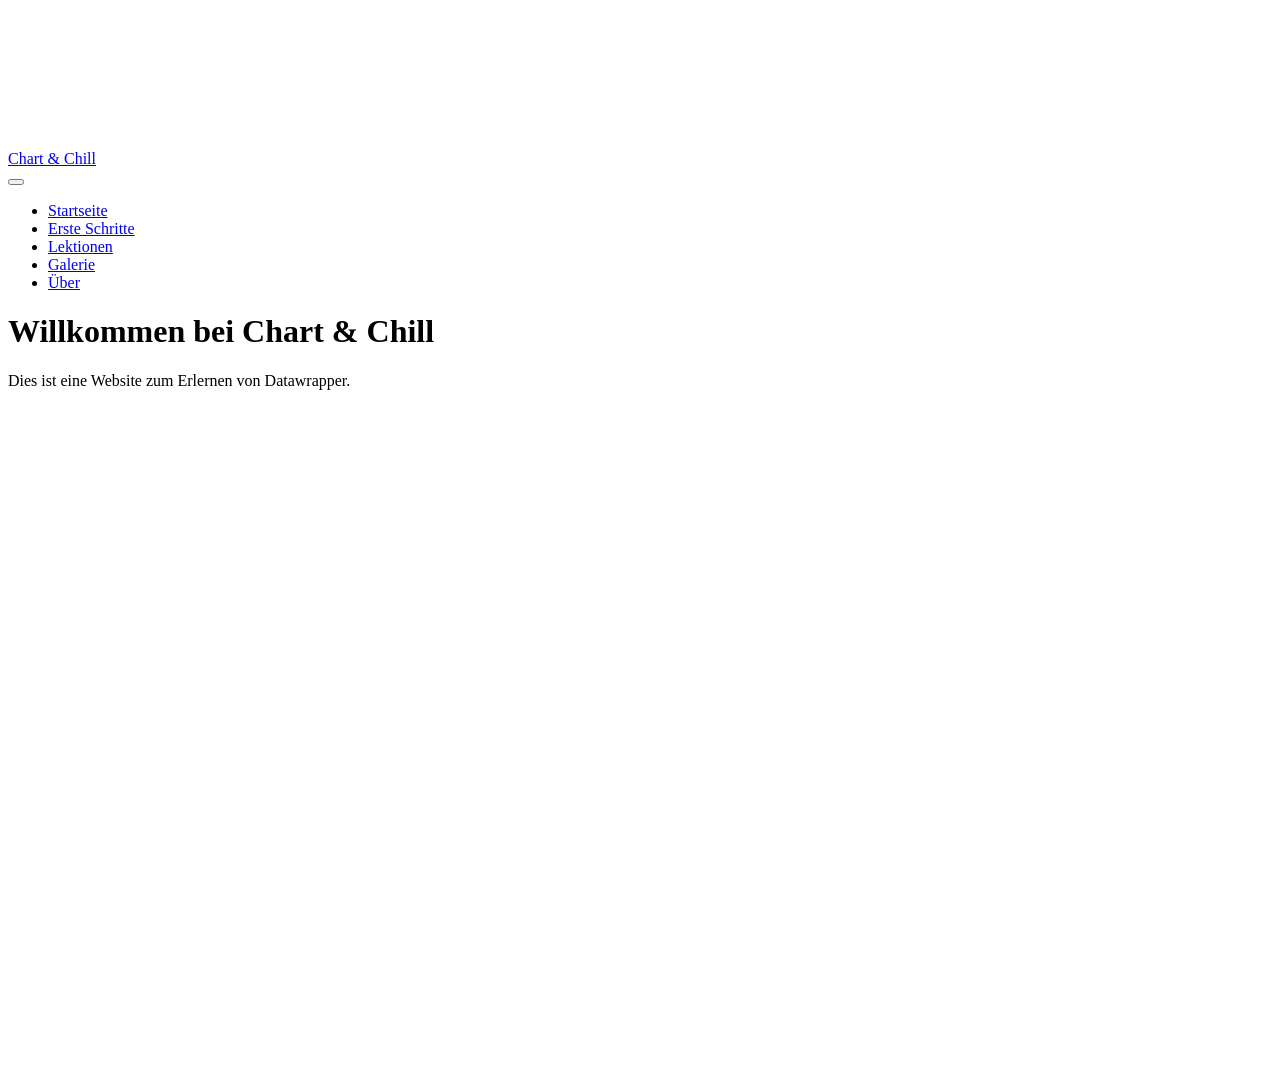
==== docs/index.html @ 82d12e2d "initial commit" ====
<!DOCTYPE html>
<html xmlns="http://www.w3.org/1999/xhtml" lang="en" xml:lang="en"><head>

<meta charset="utf-8">
<meta name="generator" content="quarto-1.7.31">

<meta name="viewport" content="width=device-width, initial-scale=1.0, user-scalable=yes">


<title>Willkommen bei Chart &amp; Chill – Chart &amp; Chill</title>
<style>
code{white-space: pre-wrap;}
span.smallcaps{font-variant: small-caps;}
div.columns{display: flex; gap: min(4vw, 1.5em);}
div.column{flex: auto; overflow-x: auto;}
div.hanging-indent{margin-left: 1.5em; text-indent: -1.5em;}
ul.task-list{list-style: none;}
ul.task-list li input[type="checkbox"] {
  width: 0.8em;
  margin: 0 0.8em 0.2em -1em; /* quarto-specific, see https://github.com/quarto-dev/quarto-cli/issues/4556 */ 
  vertical-align: middle;
}
</style>


<script src="site_libs/quarto-nav/quarto-nav.js"></script>
<script src="site_libs/quarto-nav/headroom.min.js"></script>
<script src="site_libs/clipboard/clipboard.min.js"></script>
<script src="site_libs/quarto-search/autocomplete.umd.js"></script>
<script src="site_libs/quarto-search/fuse.min.js"></script>
<script src="site_libs/quarto-search/quarto-search.js"></script>
<meta name="quarto:offset" content="./">
<script src="site_libs/quarto-html/quarto.js" type="module"></script>
<script src="site_libs/quarto-html/tabsets/tabsets.js" type="module"></script>
<script src="site_libs/quarto-html/popper.min.js"></script>
<script src="site_libs/quarto-html/tippy.umd.min.js"></script>
<script src="site_libs/quarto-html/anchor.min.js"></script>
<link href="site_libs/quarto-html/tippy.css" rel="stylesheet">
<link href="site_libs/quarto-html/quarto-syntax-highlighting-e1a5c8363afafaef2c763b6775fbf3ca.css" rel="stylesheet" id="quarto-text-highlighting-styles">
<script src="site_libs/bootstrap/bootstrap.min.js"></script>
<link href="site_libs/bootstrap/bootstrap-icons.css" rel="stylesheet">
<link href="site_libs/bootstrap/bootstrap-c1fac2584b48ed01fb6e278e36375074.min.css" rel="stylesheet" append-hash="true" id="quarto-bootstrap" data-mode="light">
<script id="quarto-search-options" type="application/json">{
  "location": "navbar",
  "copy-button": false,
  "collapse-after": 3,
  "panel-placement": "end",
  "type": "overlay",
  "limit": 50,
  "keyboard-shortcut": [
    "f",
    "/",
    "s"
  ],
  "show-item-context": false,
  "language": {
    "search-no-results-text": "No results",
    "search-matching-documents-text": "matching documents",
    "search-copy-link-title": "Copy link to search",
    "search-hide-matches-text": "Hide additional matches",
    "search-more-match-text": "more match in this document",
    "search-more-matches-text": "more matches in this document",
    "search-clear-button-title": "Clear",
    "search-text-placeholder": "",
    "search-detached-cancel-button-title": "Cancel",
    "search-submit-button-title": "Submit",
    "search-label": "Search"
  }
}</script>


<link rel="stylesheet" href="styles.css">
</head>

<body class="nav-fixed quarto-light">

<div id="quarto-search-results"></div>
  <header id="quarto-header" class="headroom fixed-top">
    <nav class="navbar navbar-expand-lg " data-bs-theme="dark">
      <div class="navbar-container container-fluid">
      <div class="navbar-brand-container mx-auto">
    <a class="navbar-brand" href="./index.html">
    <span class="navbar-title">Chart &amp; Chill</span>
    </a>
  </div>
            <div id="quarto-search" class="" title="Search"></div>
          <button class="navbar-toggler" type="button" data-bs-toggle="collapse" data-bs-target="#navbarCollapse" aria-controls="navbarCollapse" role="menu" aria-expanded="false" aria-label="Toggle navigation" onclick="if (window.quartoToggleHeadroom) { window.quartoToggleHeadroom(); }">
  <span class="navbar-toggler-icon"></span>
</button>
          <div class="collapse navbar-collapse" id="navbarCollapse">
            <ul class="navbar-nav navbar-nav-scroll me-auto">
  <li class="nav-item">
    <a class="nav-link active" href="./index.html" aria-current="page"> 
<span class="menu-text">Startseite</span></a>
  </li>  
  <li class="nav-item">
    <a class="nav-link" href="./erste-schritte.html"> 
<span class="menu-text">Erste Schritte</span></a>
  </li>  
  <li class="nav-item">
    <a class="nav-link" href="./lektionen.html"> 
<span class="menu-text">Lektionen</span></a>
  </li>  
  <li class="nav-item">
    <a class="nav-link" href="./galerie.html"> 
<span class="menu-text">Galerie</span></a>
  </li>  
  <li class="nav-item">
    <a class="nav-link" href="./ueber.html"> 
<span class="menu-text">Über</span></a>
  </li>  
</ul>
          </div> <!-- /navcollapse -->
            <div class="quarto-navbar-tools">
</div>
      </div> <!-- /container-fluid -->
    </nav>
</header>
<!-- content -->
<div id="quarto-content" class="quarto-container page-columns page-rows-contents page-layout-article page-navbar">
<!-- sidebar -->
<!-- margin-sidebar -->
    <div id="quarto-margin-sidebar" class="sidebar margin-sidebar zindex-bottom">
        
    </div>
<!-- main -->
<main class="content" id="quarto-document-content">

<header id="title-block-header" class="quarto-title-block default">
<div class="quarto-title">
<h1 class="title">Willkommen bei Chart &amp; Chill</h1>
</div>



<div class="quarto-title-meta">

    
  
    
  </div>
  


</header>


<p>Dies ist eine Website zum Erlernen von Datawrapper.</p>



</main> <!-- /main -->
<script id="quarto-html-after-body" type="application/javascript">
  window.document.addEventListener("DOMContentLoaded", function (event) {
    const icon = "";
    const anchorJS = new window.AnchorJS();
    anchorJS.options = {
      placement: 'right',
      icon: icon
    };
    anchorJS.add('.anchored');
    const isCodeAnnotation = (el) => {
      for (const clz of el.classList) {
        if (clz.startsWith('code-annotation-')) {                     
          return true;
        }
      }
      return false;
    }
    const onCopySuccess = function(e) {
      // button target
      const button = e.trigger;
      // don't keep focus
      button.blur();
      // flash "checked"
      button.classList.add('code-copy-button-checked');
      var currentTitle = button.getAttribute("title");
      button.setAttribute("title", "Copied!");
      let tooltip;
      if (window.bootstrap) {
        button.setAttribute("data-bs-toggle", "tooltip");
        button.setAttribute("data-bs-placement", "left");
        button.setAttribute("data-bs-title", "Copied!");
        tooltip = new bootstrap.Tooltip(button, 
          { trigger: "manual", 
            customClass: "code-copy-button-tooltip",
            offset: [0, -8]});
        tooltip.show();    
      }
      setTimeout(function() {
        if (tooltip) {
          tooltip.hide();
          button.removeAttribute("data-bs-title");
          button.removeAttribute("data-bs-toggle");
          button.removeAttribute("data-bs-placement");
        }
        button.setAttribute("title", currentTitle);
        button.classList.remove('code-copy-button-checked');
      }, 1000);
      // clear code selection
      e.clearSelection();
    }
    const getTextToCopy = function(trigger) {
        const codeEl = trigger.previousElementSibling.cloneNode(true);
        for (const childEl of codeEl.children) {
          if (isCodeAnnotation(childEl)) {
            childEl.remove();
          }
        }
        return codeEl.innerText;
    }
    const clipboard = new window.ClipboardJS('.code-copy-button:not([data-in-quarto-modal])', {
      text: getTextToCopy
    });
    clipboard.on('success', onCopySuccess);
    if (window.document.getElementById('quarto-embedded-source-code-modal')) {
      const clipboardModal = new window.ClipboardJS('.code-copy-button[data-in-quarto-modal]', {
        text: getTextToCopy,
        container: window.document.getElementById('quarto-embedded-source-code-modal')
      });
      clipboardModal.on('success', onCopySuccess);
    }
      var localhostRegex = new RegExp(/^(?:http|https):\/\/localhost\:?[0-9]*\//);
      var mailtoRegex = new RegExp(/^mailto:/);
        var filterRegex = new RegExp('/' + window.location.host + '/');
      var isInternal = (href) => {
          return filterRegex.test(href) || localhostRegex.test(href) || mailtoRegex.test(href);
      }
      // Inspect non-navigation links and adorn them if external
     var links = window.document.querySelectorAll('a[href]:not(.nav-link):not(.navbar-brand):not(.toc-action):not(.sidebar-link):not(.sidebar-item-toggle):not(.pagination-link):not(.no-external):not([aria-hidden]):not(.dropdown-item):not(.quarto-navigation-tool):not(.about-link)');
      for (var i=0; i<links.length; i++) {
        const link = links[i];
        if (!isInternal(link.href)) {
          // undo the damage that might have been done by quarto-nav.js in the case of
          // links that we want to consider external
          if (link.dataset.originalHref !== undefined) {
            link.href = link.dataset.originalHref;
          }
        }
      }
    function tippyHover(el, contentFn, onTriggerFn, onUntriggerFn) {
      const config = {
        allowHTML: true,
        maxWidth: 500,
        delay: 100,
        arrow: false,
        appendTo: function(el) {
            return el.parentElement;
        },
        interactive: true,
        interactiveBorder: 10,
        theme: 'quarto',
        placement: 'bottom-start',
      };
      if (contentFn) {
        config.content = contentFn;
      }
      if (onTriggerFn) {
        config.onTrigger = onTriggerFn;
      }
      if (onUntriggerFn) {
        config.onUntrigger = onUntriggerFn;
      }
      window.tippy(el, config); 
    }
    const noterefs = window.document.querySelectorAll('a[role="doc-noteref"]');
    for (var i=0; i<noterefs.length; i++) {
      const ref = noterefs[i];
      tippyHover(ref, function() {
        // use id or data attribute instead here
        let href = ref.getAttribute('data-footnote-href') || ref.getAttribute('href');
        try { href = new URL(href).hash; } catch {}
        const id = href.replace(/^#\/?/, "");
        const note = window.document.getElementById(id);
        if (note) {
          return note.innerHTML;
        } else {
          return "";
        }
      });
    }
    const xrefs = window.document.querySelectorAll('a.quarto-xref');
    const processXRef = (id, note) => {
      // Strip column container classes
      const stripColumnClz = (el) => {
        el.classList.remove("page-full", "page-columns");
        if (el.children) {
          for (const child of el.children) {
            stripColumnClz(child);
          }
        }
      }
      stripColumnClz(note)
      if (id === null || id.startsWith('sec-')) {
        // Special case sections, only their first couple elements
        const container = document.createElement("div");
        if (note.children && note.children.length > 2) {
          container.appendChild(note.children[0].cloneNode(true));
          for (let i = 1; i < note.children.length; i++) {
            const child = note.children[i];
            if (child.tagName === "P" && child.innerText === "") {
              continue;
            } else {
              container.appendChild(child.cloneNode(true));
              break;
            }
          }
          if (window.Quarto?.typesetMath) {
            window.Quarto.typesetMath(container);
          }
          return container.innerHTML
        } else {
          if (window.Quarto?.typesetMath) {
            window.Quarto.typesetMath(note);
          }
          return note.innerHTML;
        }
      } else {
        // Remove any anchor links if they are present
        const anchorLink = note.querySelector('a.anchorjs-link');
        if (anchorLink) {
          anchorLink.remove();
        }
        if (window.Quarto?.typesetMath) {
          window.Quarto.typesetMath(note);
        }
        if (note.classList.contains("callout")) {
          return note.outerHTML;
        } else {
          return note.innerHTML;
        }
      }
    }
    for (var i=0; i<xrefs.length; i++) {
      const xref = xrefs[i];
      tippyHover(xref, undefined, function(instance) {
        instance.disable();
        let url = xref.getAttribute('href');
        let hash = undefined; 
        if (url.startsWith('#')) {
          hash = url;
        } else {
          try { hash = new URL(url).hash; } catch {}
        }
        if (hash) {
          const id = hash.replace(/^#\/?/, "");
          const note = window.document.getElementById(id);
          if (note !== null) {
            try {
              const html = processXRef(id, note.cloneNode(true));
              instance.setContent(html);
            } finally {
              instance.enable();
              instance.show();
            }
          } else {
            // See if we can fetch this
            fetch(url.split('#')[0])
            .then(res => res.text())
            .then(html => {
              const parser = new DOMParser();
              const htmlDoc = parser.parseFromString(html, "text/html");
              const note = htmlDoc.getElementById(id);
              if (note !== null) {
                const html = processXRef(id, note);
                instance.setContent(html);
              } 
            }).finally(() => {
              instance.enable();
              instance.show();
            });
          }
        } else {
          // See if we can fetch a full url (with no hash to target)
          // This is a special case and we should probably do some content thinning / targeting
          fetch(url)
          .then(res => res.text())
          .then(html => {
            const parser = new DOMParser();
            const htmlDoc = parser.parseFromString(html, "text/html");
            const note = htmlDoc.querySelector('main.content');
            if (note !== null) {
              // This should only happen for chapter cross references
              // (since there is no id in the URL)
              // remove the first header
              if (note.children.length > 0 && note.children[0].tagName === "HEADER") {
                note.children[0].remove();
              }
              const html = processXRef(null, note);
              instance.setContent(html);
            } 
          }).finally(() => {
            instance.enable();
            instance.show();
          });
        }
      }, function(instance) {
      });
    }
        let selectedAnnoteEl;
        const selectorForAnnotation = ( cell, annotation) => {
          let cellAttr = 'data-code-cell="' + cell + '"';
          let lineAttr = 'data-code-annotation="' +  annotation + '"';
          const selector = 'span[' + cellAttr + '][' + lineAttr + ']';
          return selector;
        }
        const selectCodeLines = (annoteEl) => {
          const doc = window.document;
          const targetCell = annoteEl.getAttribute("data-target-cell");
          const targetAnnotation = annoteEl.getAttribute("data-target-annotation");
          const annoteSpan = window.document.querySelector(selectorForAnnotation(targetCell, targetAnnotation));
          const lines = annoteSpan.getAttribute("data-code-lines").split(",");
          const lineIds = lines.map((line) => {
            return targetCell + "-" + line;
          })
          let top = null;
          let height = null;
          let parent = null;
          if (lineIds.length > 0) {
              //compute the position of the single el (top and bottom and make a div)
              const el = window.document.getElementById(lineIds[0]);
              top = el.offsetTop;
              height = el.offsetHeight;
              parent = el.parentElement.parentElement;
            if (lineIds.length > 1) {
              const lastEl = window.document.getElementById(lineIds[lineIds.length - 1]);
              const bottom = lastEl.offsetTop + lastEl.offsetHeight;
              height = bottom - top;
            }
            if (top !== null && height !== null && parent !== null) {
              // cook up a div (if necessary) and position it 
              let div = window.document.getElementById("code-annotation-line-highlight");
              if (div === null) {
                div = window.document.createElement("div");
                div.setAttribute("id", "code-annotation-line-highlight");
                div.style.position = 'absolute';
                parent.appendChild(div);
              }
              div.style.top = top - 2 + "px";
              div.style.height = height + 4 + "px";
              div.style.left = 0;
              let gutterDiv = window.document.getElementById("code-annotation-line-highlight-gutter");
              if (gutterDiv === null) {
                gutterDiv = window.document.createElement("div");
                gutterDiv.setAttribute("id", "code-annotation-line-highlight-gutter");
                gutterDiv.style.position = 'absolute';
                const codeCell = window.document.getElementById(targetCell);
                const gutter = codeCell.querySelector('.code-annotation-gutter');
                gutter.appendChild(gutterDiv);
              }
              gutterDiv.style.top = top - 2 + "px";
              gutterDiv.style.height = height + 4 + "px";
            }
            selectedAnnoteEl = annoteEl;
          }
        };
        const unselectCodeLines = () => {
          const elementsIds = ["code-annotation-line-highlight", "code-annotation-line-highlight-gutter"];
          elementsIds.forEach((elId) => {
            const div = window.document.getElementById(elId);
            if (div) {
              div.remove();
            }
          });
          selectedAnnoteEl = undefined;
        };
          // Handle positioning of the toggle
      window.addEventListener(
        "resize",
        throttle(() => {
          elRect = undefined;
          if (selectedAnnoteEl) {
            selectCodeLines(selectedAnnoteEl);
          }
        }, 10)
      );
      function throttle(fn, ms) {
      let throttle = false;
      let timer;
        return (...args) => {
          if(!throttle) { // first call gets through
              fn.apply(this, args);
              throttle = true;
          } else { // all the others get throttled
              if(timer) clearTimeout(timer); // cancel #2
              timer = setTimeout(() => {
                fn.apply(this, args);
                timer = throttle = false;
              }, ms);
          }
        };
      }
        // Attach click handler to the DT
        const annoteDls = window.document.querySelectorAll('dt[data-target-cell]');
        for (const annoteDlNode of annoteDls) {
          annoteDlNode.addEventListener('click', (event) => {
            const clickedEl = event.target;
            if (clickedEl !== selectedAnnoteEl) {
              unselectCodeLines();
              const activeEl = window.document.querySelector('dt[data-target-cell].code-annotation-active');
              if (activeEl) {
                activeEl.classList.remove('code-annotation-active');
              }
              selectCodeLines(clickedEl);
              clickedEl.classList.add('code-annotation-active');
            } else {
              // Unselect the line
              unselectCodeLines();
              clickedEl.classList.remove('code-annotation-active');
            }
          });
        }
    const findCites = (el) => {
      const parentEl = el.parentElement;
      if (parentEl) {
        const cites = parentEl.dataset.cites;
        if (cites) {
          return {
            el,
            cites: cites.split(' ')
          };
        } else {
          return findCites(el.parentElement)
        }
      } else {
        return undefined;
      }
    };
    var bibliorefs = window.document.querySelectorAll('a[role="doc-biblioref"]');
    for (var i=0; i<bibliorefs.length; i++) {
      const ref = bibliorefs[i];
      const citeInfo = findCites(ref);
      if (citeInfo) {
        tippyHover(citeInfo.el, function() {
          var popup = window.document.createElement('div');
          citeInfo.cites.forEach(function(cite) {
            var citeDiv = window.document.createElement('div');
            citeDiv.classList.add('hanging-indent');
            citeDiv.classList.add('csl-entry');
            var biblioDiv = window.document.getElementById('ref-' + cite);
            if (biblioDiv) {
              citeDiv.innerHTML = biblioDiv.innerHTML;
            }
            popup.appendChild(citeDiv);
          });
          return popup.innerHTML;
        });
      }
    }
  });
  </script>
</div> <!-- /content -->




</body></html>
---- docs/site_libs/quarto-html/tippy.css ----
.tippy-box[data-animation=fade][data-state=hidden]{opacity:0}[data-tippy-root]{max-width:calc(100vw - 10px)}.tippy-box{position:relative;background-color:#333;color:#fff;border-radius:4px;font-size:14px;line-height:1.4;white-space:normal;outline:0;transition-property:transform,visibility,opacity}.tippy-box[data-placement^=top]>.tippy-arrow{bottom:0}.tippy-box[data-placement^=top]>.tippy-arrow:before{bottom:-7px;left:0;border-width:8px 8px 0;border-top-color:initial;transform-origin:center top}.tippy-box[data-placement^=bottom]>.tippy-arrow{top:0}.tippy-box[data-placement^=bottom]>.tippy-arrow:before{top:-7px;left:0;border-width:0 8px 8px;border-bottom-color:initial;transform-origin:center bottom}.tippy-box[data-placement^=left]>.tippy-arrow{right:0}.tippy-box[data-placement^=left]>.tippy-arrow:before{border-width:8px 0 8px 8px;border-left-color:initial;right:-7px;transform-origin:center left}.tippy-box[data-placement^=right]>.tippy-arrow{left:0}.tippy-box[data-placement^=right]>.tippy-arrow:before{left:-7px;border-width:8px 8px 8px 0;border-right-color:initial;transform-origin:center right}.tippy-box[data-inertia][data-state=visible]{transition-timing-function:cubic-bezier(.54,1.5,.38,1.11)}.tippy-arrow{width:16px;height:16px;color:#333}.tippy-arrow:before{content:"";position:absolute;border-color:transparent;border-style:solid}.tippy-content{position:relative;padding:5px 9px;z-index:1}
---- docs/styles.css ----
/* Add custom styles here */
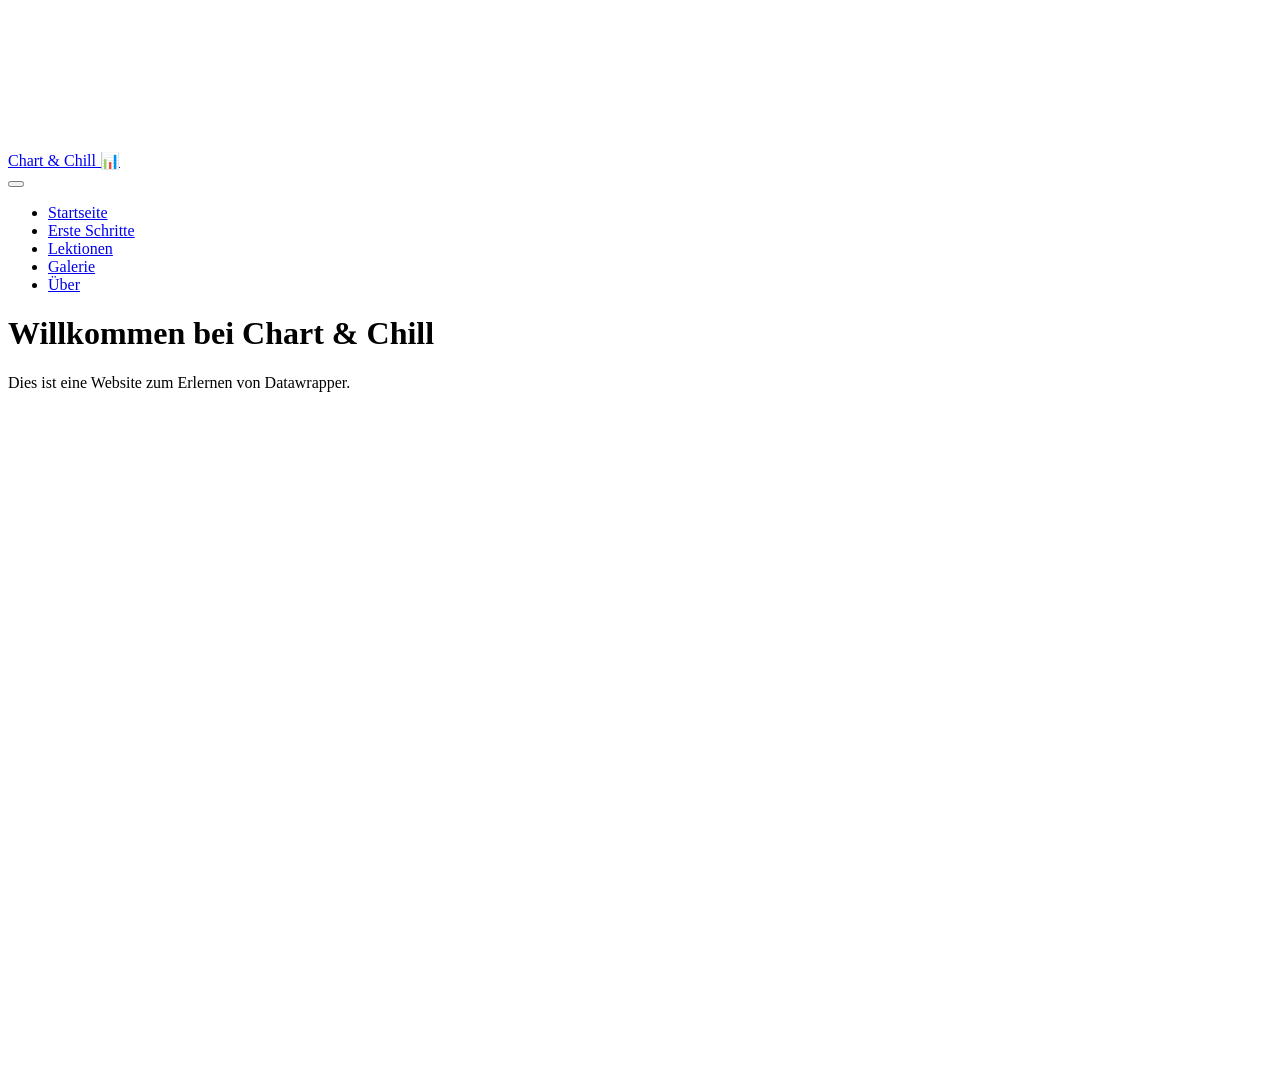
==== commit 9dfa89d6: "ueber modified" ====
--- a/docs/index.html
+++ b/docs/index.html
@@ -7,7 +7,7 @@
 <meta name="viewport" content="width=device-width, initial-scale=1.0, user-scalable=yes">
 
 
-<title>Willkommen bei Chart &amp; Chill – Chart &amp; Chill</title>
+<title>Willkommen bei Chart &amp; Chill – Chart &amp; Chill 📊</title>
 <style>
 code{white-space: pre-wrap;}
 span.smallcaps{font-variant: small-caps;}
@@ -80,7 +80,7 @@
       <div class="navbar-container container-fluid">
       <div class="navbar-brand-container mx-auto">
     <a class="navbar-brand" href="./index.html">
-    <span class="navbar-title">Chart &amp; Chill</span>
+    <span class="navbar-title">Chart &amp; Chill 📊</span>
     </a>
   </div>
             <div id="quarto-search" class="" title="Search"></div>
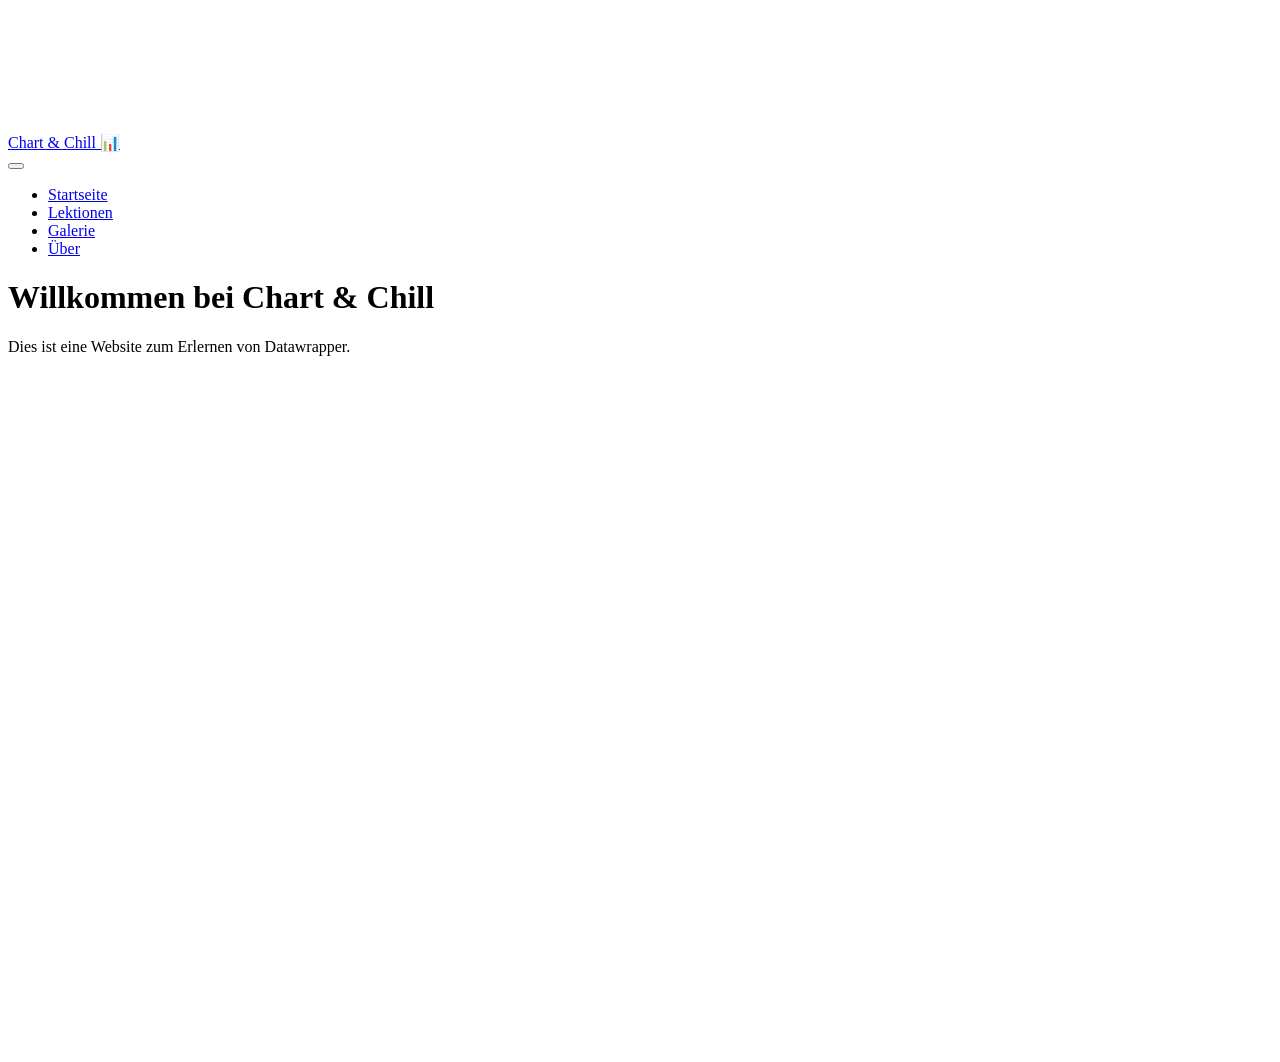
==== commit 30e9d93f: "remove erste schritte" ====
--- a/docs/index.html
+++ b/docs/index.html
@@ -94,10 +94,6 @@
 <span class="menu-text">Startseite</span></a>
   </li>  
   <li class="nav-item">
-    <a class="nav-link" href="./erste-schritte.html"> 
-<span class="menu-text">Erste Schritte</span></a>
-  </li>  
-  <li class="nav-item">
     <a class="nav-link" href="./lektionen.html"> 
 <span class="menu-text">Lektionen</span></a>
   </li>  
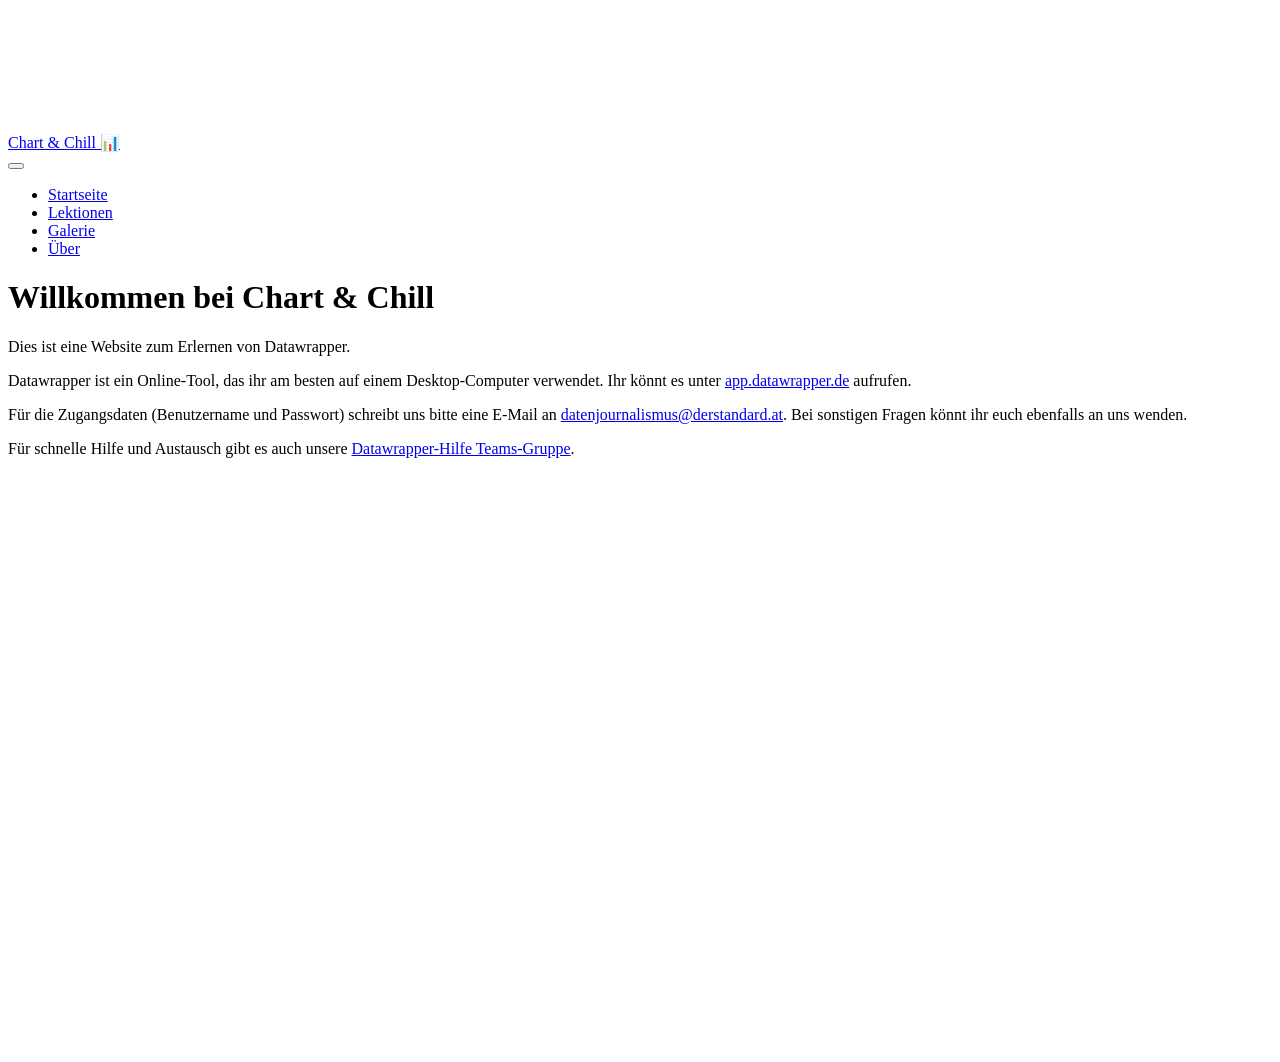
==== commit ea6846f3: "mailto" ====
--- a/docs/index.html
+++ b/docs/index.html
@@ -142,6 +142,9 @@
 
 
 <p>Dies ist eine Website zum Erlernen von Datawrapper.</p>
+<p>Datawrapper ist ein Online-Tool, das ihr am besten auf einem Desktop-Computer verwendet. Ihr könnt es unter <a href="https://app.datawrapper.de">app.datawrapper.de</a> aufrufen.</p>
+<p>Für die Zugangsdaten (Benutzername und Passwort) schreibt uns bitte eine E-Mail an <a href="mailto:datenjournalismus@derstandard.at">datenjournalismus@derstandard.at</a>. Bei sonstigen Fragen könnt ihr euch ebenfalls an uns wenden.</p>
+<p>Für schnelle Hilfe und Austausch gibt es auch unsere <a href="https://teams.microsoft.com/l/chat/19:13f4afe9715f4ad1afaa9bdd506d6f30@thread.v2/conversations?context=%7B%22contextType%22%3A%22chat%22%7D">Datawrapper-Hilfe Teams-Gruppe</a>.</p>
 
 
 
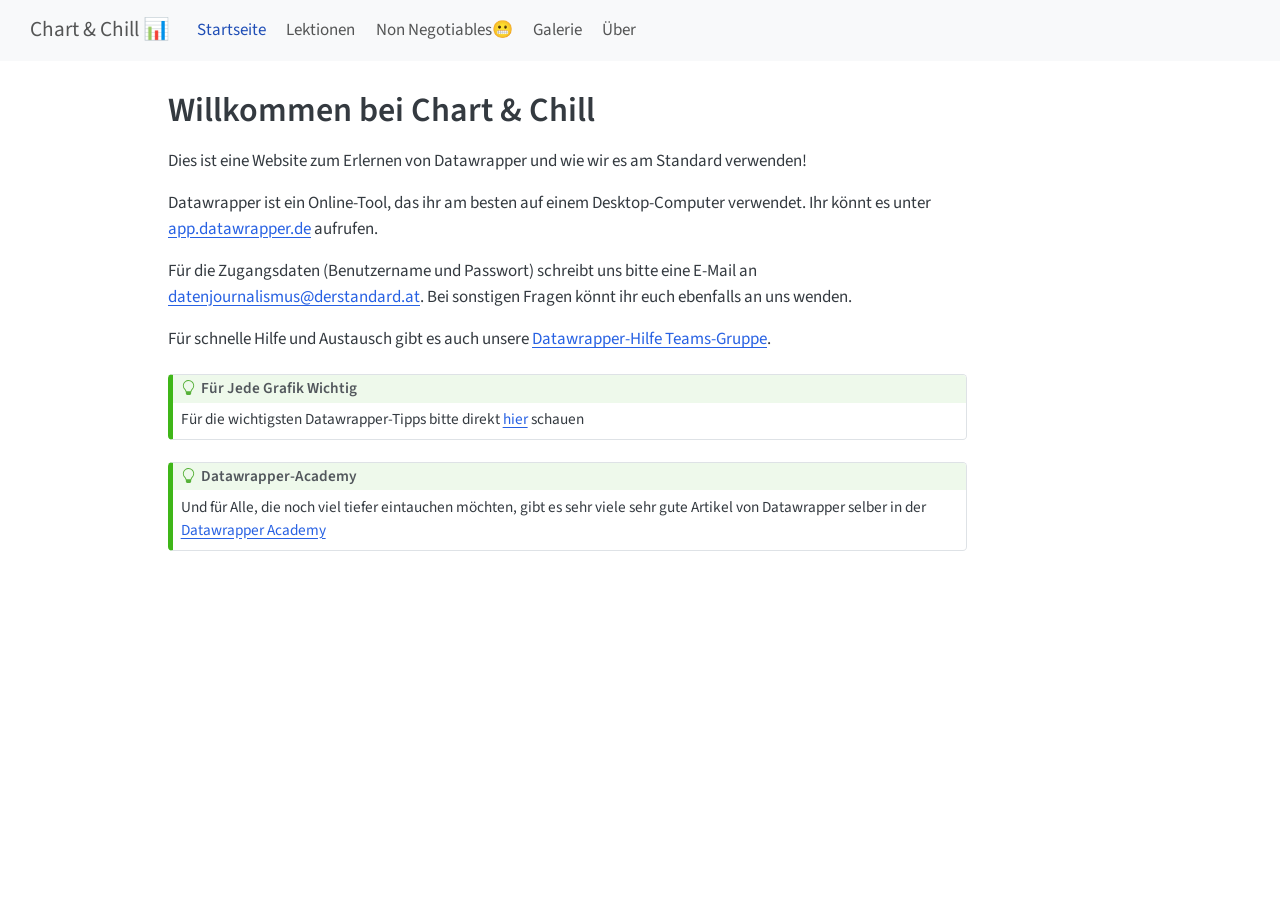
==== commit 25afae30: "locator maps" ====
--- a/docs/index.html
+++ b/docs/index.html
@@ -2,7 +2,7 @@
 <html xmlns="http://www.w3.org/1999/xhtml" lang="en" xml:lang="en"><head>
 
 <meta charset="utf-8">
-<meta name="generator" content="quarto-1.7.31">
+<meta name="generator" content="quarto-1.8.26">
 
 <meta name="viewport" content="width=device-width, initial-scale=1.0, user-scalable=yes">
 
@@ -32,14 +32,15 @@
 <meta name="quarto:offset" content="./">
 <script src="site_libs/quarto-html/quarto.js" type="module"></script>
 <script src="site_libs/quarto-html/tabsets/tabsets.js" type="module"></script>
+<script src="site_libs/quarto-html/axe/axe-check.js" type="module"></script>
 <script src="site_libs/quarto-html/popper.min.js"></script>
 <script src="site_libs/quarto-html/tippy.umd.min.js"></script>
 <script src="site_libs/quarto-html/anchor.min.js"></script>
 <link href="site_libs/quarto-html/tippy.css" rel="stylesheet">
-<link href="site_libs/quarto-html/quarto-syntax-highlighting-e1a5c8363afafaef2c763b6775fbf3ca.css" rel="stylesheet" id="quarto-text-highlighting-styles">
+<link href="site_libs/quarto-html/quarto-syntax-highlighting-587c61ba64f3a5504c4d52d930310e48.css" rel="stylesheet" id="quarto-text-highlighting-styles">
 <script src="site_libs/bootstrap/bootstrap.min.js"></script>
 <link href="site_libs/bootstrap/bootstrap-icons.css" rel="stylesheet">
-<link href="site_libs/bootstrap/bootstrap-c1fac2584b48ed01fb6e278e36375074.min.css" rel="stylesheet" append-hash="true" id="quarto-bootstrap" data-mode="light">
+<link href="site_libs/bootstrap/bootstrap-5b4ad623e5705c0698d39aec6f10cf02.min.css" rel="stylesheet" append-hash="true" id="quarto-bootstrap" data-mode="light">
 <script id="quarto-search-options" type="application/json">{
   "location": "navbar",
   "copy-button": false,
@@ -98,6 +99,10 @@
 <span class="menu-text">Lektionen</span></a>
   </li>  
   <li class="nav-item">
+    <a class="nav-link" href="./nonnegotiables.html"> 
+<span class="menu-text">Non Negotiables😬</span></a>
+  </li>  
+  <li class="nav-item">
     <a class="nav-link" href="./galerie.html"> 
 <span class="menu-text">Galerie</span></a>
   </li>  
@@ -141,10 +146,36 @@
 </header>
 
 
-<p>Dies ist eine Website zum Erlernen von Datawrapper.</p>
+<p>Dies ist eine Website zum Erlernen von Datawrapper und wie wir es am Standard verwenden!</p>
 <p>Datawrapper ist ein Online-Tool, das ihr am besten auf einem Desktop-Computer verwendet. Ihr könnt es unter <a href="https://app.datawrapper.de">app.datawrapper.de</a> aufrufen.</p>
 <p>Für die Zugangsdaten (Benutzername und Passwort) schreibt uns bitte eine E-Mail an <a href="mailto:datenjournalismus@derstandard.at">datenjournalismus@derstandard.at</a>. Bei sonstigen Fragen könnt ihr euch ebenfalls an uns wenden.</p>
 <p>Für schnelle Hilfe und Austausch gibt es auch unsere <a href="https://teams.microsoft.com/l/chat/19:13f4afe9715f4ad1afaa9bdd506d6f30@thread.v2/conversations?context=%7B%22contextType%22%3A%22chat%22%7D">Datawrapper-Hilfe Teams-Gruppe</a>.</p>
+<div class="callout callout-style-default callout-tip callout-titled">
+<div class="callout-header d-flex align-content-center">
+<div class="callout-icon-container">
+<i class="callout-icon"></i>
+</div>
+<div class="callout-title-container flex-fill">
+<span class="screen-reader-only">Tip</span>Für Jede Grafik Wichtig
+</div>
+</div>
+<div class="callout-body-container callout-body">
+<p>Für die wichtigsten Datawrapper-Tipps bitte direkt <a href="nonnegotiables.html">hier</a> schauen</p>
+</div>
+</div>
+<div class="callout callout-style-default callout-tip callout-titled">
+<div class="callout-header d-flex align-content-center">
+<div class="callout-icon-container">
+<i class="callout-icon"></i>
+</div>
+<div class="callout-title-container flex-fill">
+<span class="screen-reader-only">Tip</span>Datawrapper-Academy
+</div>
+</div>
+<div class="callout-body-container callout-body">
+<p>Und für Alle, die noch viel tiefer eintauchen möchten, gibt es sehr viele sehr gute Artikel von Datawrapper selber in der <a href="https://academy.datawrapper.de/">Datawrapper Academy</a></p>
+</div>
+</div>
 
 
 
@@ -200,13 +231,14 @@
       e.clearSelection();
     }
     const getTextToCopy = function(trigger) {
-        const codeEl = trigger.previousElementSibling.cloneNode(true);
-        for (const childEl of codeEl.children) {
-          if (isCodeAnnotation(childEl)) {
-            childEl.remove();
-          }
-        }
-        return codeEl.innerText;
+      const outerScaffold = trigger.parentElement.cloneNode(true);
+      const codeEl = outerScaffold.querySelector('code');
+      for (const childEl of codeEl.children) {
+        if (isCodeAnnotation(childEl)) {
+          childEl.remove();
+        }
+      }
+      return codeEl.innerText;
     }
     const clipboard = new window.ClipboardJS('.code-copy-button:not([data-in-quarto-modal])', {
       text: getTextToCopy
--- a/docs/site_libs/quarto-html/quarto-syntax-highlighting-587c61ba64f3a5504c4d52d930310e48.css
+++ b/docs/site_libs/quarto-html/quarto-syntax-highlighting-587c61ba64f3a5504c4d52d930310e48.css
@@ -0,0 +1,236 @@
+/* quarto syntax highlight colors */
+:root {
+  --quarto-hl-ot-color: #003B4F;
+  --quarto-hl-at-color: #657422;
+  --quarto-hl-ss-color: #20794D;
+  --quarto-hl-an-color: #5E5E5E;
+  --quarto-hl-fu-color: #4758AB;
+  --quarto-hl-st-color: #20794D;
+  --quarto-hl-cf-color: #003B4F;
+  --quarto-hl-op-color: #5E5E5E;
+  --quarto-hl-er-color: #AD0000;
+  --quarto-hl-bn-color: #AD0000;
+  --quarto-hl-al-color: #AD0000;
+  --quarto-hl-va-color: #111111;
+  --quarto-hl-bu-color: inherit;
+  --quarto-hl-ex-color: inherit;
+  --quarto-hl-pp-color: #AD0000;
+  --quarto-hl-in-color: #5E5E5E;
+  --quarto-hl-vs-color: #20794D;
+  --quarto-hl-wa-color: #5E5E5E;
+  --quarto-hl-do-color: #5E5E5E;
+  --quarto-hl-im-color: #00769E;
+  --quarto-hl-ch-color: #20794D;
+  --quarto-hl-dt-color: #AD0000;
+  --quarto-hl-fl-color: #AD0000;
+  --quarto-hl-co-color: #5E5E5E;
+  --quarto-hl-cv-color: #5E5E5E;
+  --quarto-hl-cn-color: #8f5902;
+  --quarto-hl-sc-color: #5E5E5E;
+  --quarto-hl-dv-color: #AD0000;
+  --quarto-hl-kw-color: #003B4F;
+}
+
+/* other quarto variables */
+:root {
+  --quarto-font-monospace: SFMono-Regular, Menlo, Monaco, Consolas, "Liberation Mono", "Courier New", monospace;
+}
+
+/* syntax highlight based on Pandoc's rules */
+pre > code.sourceCode > span {
+  color: #003B4F;
+}
+
+code.sourceCode > span {
+  color: #003B4F;
+}
+
+div.sourceCode,
+div.sourceCode pre.sourceCode {
+  color: #003B4F;
+}
+
+/* Normal */
+code span {
+  color: #003B4F;
+}
+
+/* Alert */
+code span.al {
+  color: #AD0000;
+  font-style: inherit;
+}
+
+/* Annotation */
+code span.an {
+  color: #5E5E5E;
+  font-style: inherit;
+}
+
+/* Attribute */
+code span.at {
+  color: #657422;
+  font-style: inherit;
+}
+
+/* BaseN */
+code span.bn {
+  color: #AD0000;
+  font-style: inherit;
+}
+
+/* BuiltIn */
+code span.bu {
+  font-style: inherit;
+}
+
+/* ControlFlow */
+code span.cf {
+  color: #003B4F;
+  font-weight: bold;
+  font-style: inherit;
+}
+
+/* Char */
+code span.ch {
+  color: #20794D;
+  font-style: inherit;
+}
+
+/* Constant */
+code span.cn {
+  color: #8f5902;
+  font-style: inherit;
+}
+
+/* Comment */
+code span.co {
+  color: #5E5E5E;
+  font-style: inherit;
+}
+
+/* CommentVar */
+code span.cv {
+  color: #5E5E5E;
+  font-style: italic;
+}
+
+/* Documentation */
+code span.do {
+  color: #5E5E5E;
+  font-style: italic;
+}
+
+/* DataType */
+code span.dt {
+  color: #AD0000;
+  font-style: inherit;
+}
+
+/* DecVal */
+code span.dv {
+  color: #AD0000;
+  font-style: inherit;
+}
+
+/* Error */
+code span.er {
+  color: #AD0000;
+  font-style: inherit;
+}
+
+/* Extension */
+code span.ex {
+  font-style: inherit;
+}
+
+/* Float */
+code span.fl {
+  color: #AD0000;
+  font-style: inherit;
+}
+
+/* Function */
+code span.fu {
+  color: #4758AB;
+  font-style: inherit;
+}
+
+/* Import */
+code span.im {
+  color: #00769E;
+  font-style: inherit;
+}
+
+/* Information */
+code span.in {
+  color: #5E5E5E;
+  font-style: inherit;
+}
+
+/* Keyword */
+code span.kw {
+  color: #003B4F;
+  font-weight: bold;
+  font-style: inherit;
+}
+
+/* Operator */
+code span.op {
+  color: #5E5E5E;
+  font-style: inherit;
+}
+
+/* Other */
+code span.ot {
+  color: #003B4F;
+  font-style: inherit;
+}
+
+/* Preprocessor */
+code span.pp {
+  color: #AD0000;
+  font-style: inherit;
+}
+
+/* SpecialChar */
+code span.sc {
+  color: #5E5E5E;
+  font-style: inherit;
+}
+
+/* SpecialString */
+code span.ss {
+  color: #20794D;
+  font-style: inherit;
+}
+
+/* String */
+code span.st {
+  color: #20794D;
+  font-style: inherit;
+}
+
+/* Variable */
+code span.va {
+  color: #111111;
+  font-style: inherit;
+}
+
+/* VerbatimString */
+code span.vs {
+  color: #20794D;
+  font-style: inherit;
+}
+
+/* Warning */
+code span.wa {
+  color: #5E5E5E;
+  font-style: italic;
+}
+
+.prevent-inlining {
+  content: "</";
+}
+
+/*# sourceMappingURL=2dce1cc6c82594539e1579de68416b47.css.map */
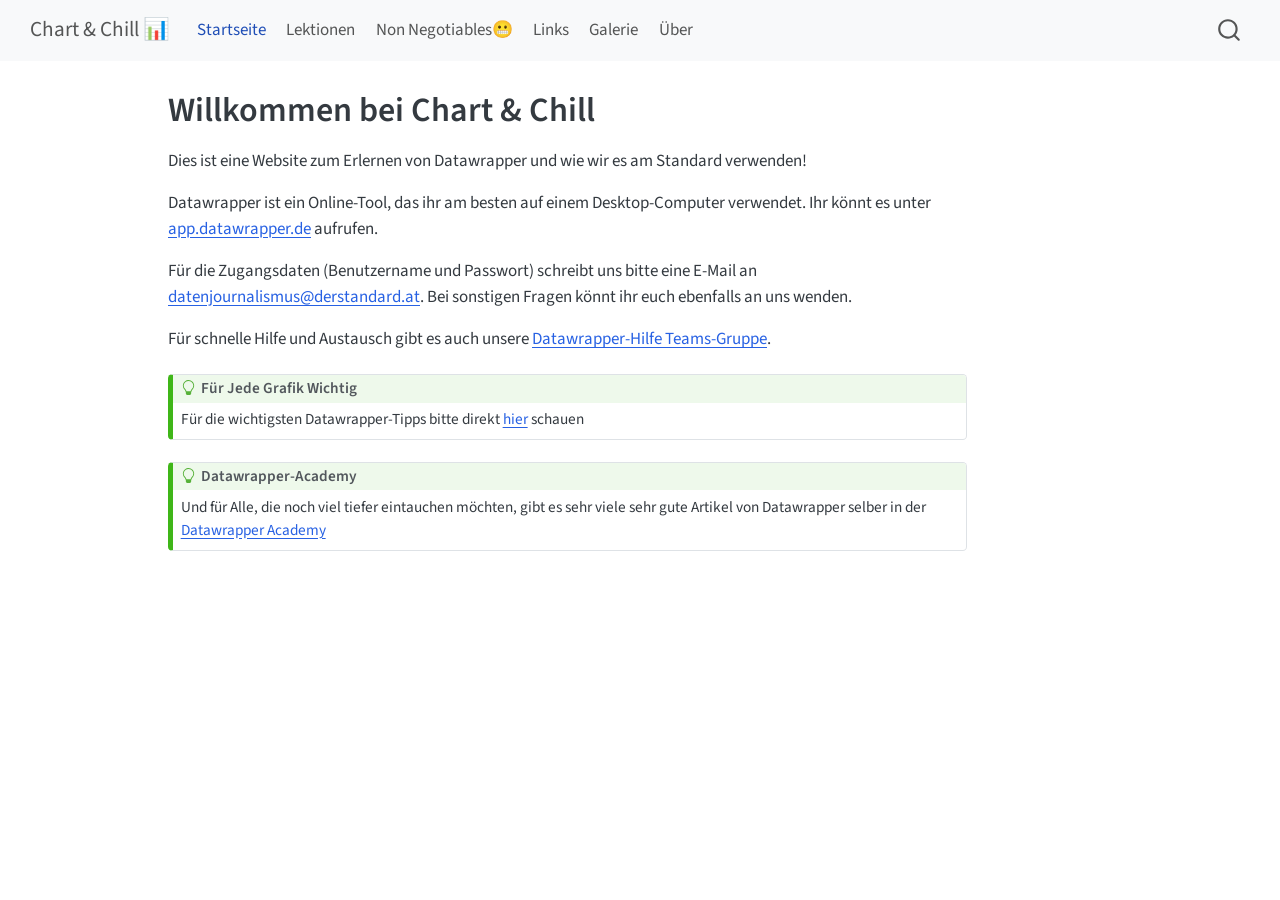
==== commit 776f9fbd: "lektion 3" ====
--- a/docs/index.html
+++ b/docs/index.html
@@ -103,6 +103,10 @@
 <span class="menu-text">Non Negotiables😬</span></a>
   </li>  
   <li class="nav-item">
+    <a class="nav-link" href="./links.html"> 
+<span class="menu-text">Links</span></a>
+  </li>  
+  <li class="nav-item">
     <a class="nav-link" href="./galerie.html"> 
 <span class="menu-text">Galerie</span></a>
   </li>  
--- a/docs/styles.css
+++ b/docs/styles.css
@@ -1 +1,318 @@
 /* Add custom styles here */
+
+img[src*="lektion3/title"] {
+  object-position: center 20%;
+}
+
+/* Kapitel-Überschriften (# im Text, nicht der Seitentitel) */
+#quarto-document-content section.level1 > h1 {
+  color: #0b7a75;
+  margin-top: 3rem;
+  padding-bottom: 0.4rem;
+  border-bottom: 3px solid #0b7a75;
+}
+
+/* Top-level bullets in lesson body: bolder + more air between items */
+#quarto-document-content ul:not(.nav) > li {
+  font-weight: 600;
+}
+
+#quarto-document-content ul:not(.nav) > li + li {
+  margin-top: 0.75rem;
+}
+
+#quarto-document-content ul:not(.nav) ul > li {
+  font-weight: 400;
+}
+
+#quarto-document-content ul:not(.nav) ul > li + li {
+  margin-top: 0.25rem;
+}
+
+/* Mini-Quiz: Fragenblock + aufklappbare Lösung */
+.chart-quiz .chart-quiz-item {
+  margin-bottom: 1.75rem;
+  padding-bottom: 1.25rem;
+  border-bottom: 1px solid #dee2e6;
+}
+
+.chart-quiz .chart-quiz-item:last-of-type {
+  border-bottom: none;
+  margin-bottom: 0;
+  padding-bottom: 0;
+}
+
+.chart-quiz details {
+  margin-top: 0.75rem;
+}
+
+.chart-quiz summary {
+  cursor: pointer;
+  font-weight: 600;
+  color: #2780e3;
+}
+
+.chart-quiz .quiz-prompt {
+  font-weight: 600;
+  margin-bottom: 0.35rem;
+}
+
+/* Aufklappbare Datawrapper-Beispiele (iframe erst bei open laden) */
+.chart-reveal {
+  --accent: #495057;
+  --header: #e9ecef;
+  --tint: #f8f9fa;
+  margin: 1rem 0;
+  border-radius: 0.75rem;
+  background: var(--tint);
+  overflow: hidden;
+}
+
+.chart-reveal summary {
+  padding: 0.85rem 1.25rem;
+  font-weight: 700;
+  cursor: pointer;
+  list-style: none;
+  display: flex;
+  align-items: center;
+  gap: 0.6rem;
+  background: var(--header);
+  color: var(--accent);
+}
+
+.chart-reveal summary::-webkit-details-marker {
+  display: none;
+}
+
+.chart-reveal summary::before {
+  content: "▸";
+  font-size: 0.85rem;
+  line-height: 1;
+  transition: transform 0.15s ease;
+}
+
+.chart-reveal[open] summary::before {
+  transform: rotate(90deg);
+}
+
+.chart-reveal > :not(summary) {
+  margin-left: 1.25rem;
+  margin-right: 1.25rem;
+}
+
+.chart-reveal .tabset-margin-container,
+.chart-switch .tabset-margin-container {
+  display: none;
+}
+
+/* Roh / Verbessert als Umschalter statt Reiter */
+.chart-reveal .panel-tabset,
+.chart-switch .panel-tabset {
+  margin-top: 1rem;
+  margin-bottom: 1.25rem;
+}
+
+.chart-reveal .panel-tabset .nav-tabs,
+.chart-switch .panel-tabset .nav-tabs {
+  display: inline-flex;
+  width: fit-content;
+  gap: 0.25rem;
+  padding: 0.25rem;
+  margin-bottom: 1rem;
+  border: none;
+  border-radius: 999px;
+  background: #fff;
+}
+
+.chart-reveal .panel-tabset .nav-tabs .nav-link,
+.chart-switch .panel-tabset .nav-tabs .nav-link {
+  border: none;
+  border-radius: 999px;
+  padding: 0.35rem 1.1rem;
+  font-weight: 600;
+  color: var(--accent);
+  background: transparent;
+}
+
+.chart-reveal .panel-tabset .nav-tabs .nav-link.active,
+.chart-switch .panel-tabset .nav-tabs .nav-link.active {
+  color: #fff;
+  background: var(--accent);
+}
+
+.chart-reveal .panel-tabset .tab-content,
+.chart-switch .panel-tabset .tab-content {
+  border: none;
+  padding: 0;
+  background: #fff;
+  border-radius: 0.5rem;
+}
+
+.chart-reveal .tab-pane > p {
+  margin: 0;
+  padding: 1rem;
+}
+
+.chart-reveal iframe,
+.chart-switch iframe {
+  display: block;
+  width: 100% !important;
+  border: none;
+}
+
+/* Umschalter ohne Aufklapp-Block, z. B. Interpolation */
+.chart-switch {
+  --accent: #36659a;
+}
+
+.chart-switch .panel-tabset .nav-tabs {
+  background: #e8eef5;
+}
+
+.dw-placeholder {
+  display: block;
+  padding: 2.5rem 1rem;
+  text-align: center;
+  color: #6c757d;
+  font-style: italic;
+}
+
+.chart-example-bad .chart-reveal {
+  --accent: #b02a37;
+  --header: #f8d7da;
+  --tint: #fdf2f3;
+}
+
+.chart-example-less-bad .chart-reveal {
+  --accent: #8a6100;
+  --header: #fff3cd;
+  --tint: #fffaeb;
+}
+
+.chart-example-good .chart-reveal {
+  --accent: #198754;
+  --header: #d1e7dd;
+  --tint: #f0f8f4;
+}
+
+.chart-example-real-good .chart-reveal {
+  --accent: #0a3622;
+  --header: #a3cfbb;
+  --tint: #e3f1ea;
+}
+
+/* Quick Wins: Farbe nach Aufwand */
+.qw-leicht { --qw-accent: #198754; --qw-header: #d1e7dd; --qw-tint: #f0f8f4; }
+.qw-mittel { --qw-accent: #b07d00; --qw-header: #fff0c2; --qw-tint: #fffaeb; }
+.qw-schwer { --qw-accent: #c4372c; --qw-header: #f8d7da; --qw-tint: #fdf2f3; }
+
+.callout.qw-leicht,
+.callout.qw-mittel,
+.callout.qw-schwer {
+  border-left-color: var(--qw-accent) !important;
+  background: var(--qw-tint);
+}
+
+.callout.qw-leicht .callout-header,
+.callout.qw-mittel .callout-header,
+.callout.qw-schwer .callout-header {
+  background: var(--qw-header) !important;
+  color: var(--qw-accent);
+  font-weight: 700;
+}
+
+#quarto-document-content .callout.qw-leicht li,
+#quarto-document-content .callout.qw-mittel li,
+#quarto-document-content .callout.qw-schwer li {
+  font-weight: 400;
+}
+
+/* Link-Kacheln */
+.link-cards {
+  display: grid;
+  grid-template-columns: repeat(auto-fill, minmax(230px, 1fr));
+  gap: 1rem;
+  margin: 1.5rem 0;
+}
+
+.link-cards > p {
+  margin: 0;
+  display: flex;
+}
+
+.link-card {
+  display: flex;
+  flex-direction: column;
+  gap: 0.35rem;
+  width: 100%;
+  padding: 1.1rem 1.2rem;
+  border-radius: 0.75rem;
+  background: #f4f7fb;
+  color: inherit !important;
+  text-decoration: none !important;
+  transition: transform 0.15s ease, box-shadow 0.15s ease, background 0.15s ease;
+}
+
+.link-card:hover {
+  transform: translateY(-3px);
+  background: #e8eef5;
+  box-shadow: 0 6px 18px rgba(54, 101, 154, 0.18);
+}
+
+.link-card .lc-tag {
+  align-self: flex-start;
+  padding: 0.1em 0.6em;
+  border-radius: 999px;
+  font-size: 0.75em;
+  font-weight: 600;
+  color: #fff;
+  background: #36659a;
+}
+
+.link-card .lc-title {
+  font-size: 1.1em;
+  font-weight: 700;
+  line-height: 1.25;
+  color: #173c49;
+}
+
+.link-card .lc-desc {
+  flex-grow: 1;
+  font-size: 0.92em;
+  color: #495057;
+}
+
+.link-card .lc-host {
+  font-size: 0.8em;
+  color: #36659a;
+}
+
+.link-card .lc-host::after {
+  content: " ↗";
+}
+
+.qw-badge {
+  display: inline-block;
+  padding: 0.1em 0.6em;
+  border-radius: 999px;
+  font-size: 0.85em;
+  font-weight: 600;
+  color: var(--qw-accent);
+  background: var(--qw-header);
+}
+
+/* Textmarker-Effekt (https://maximilian.hoffmann.me/posts/mark-text/) */
+mark {
+  margin: 0 -0.4em;
+  padding: 0.1em 0.4em;
+  border-radius: 0.8em 0.3em;
+  background: transparent;
+  background-image: linear-gradient(
+    to right,
+    rgba(255, 225, 0, 0.1),
+    rgba(255, 225, 0, 0.7) 4%,
+    rgba(255, 225, 0, 0.3)
+  );
+  -webkit-box-decoration-break: clone;
+  box-decoration-break: clone;
+}
